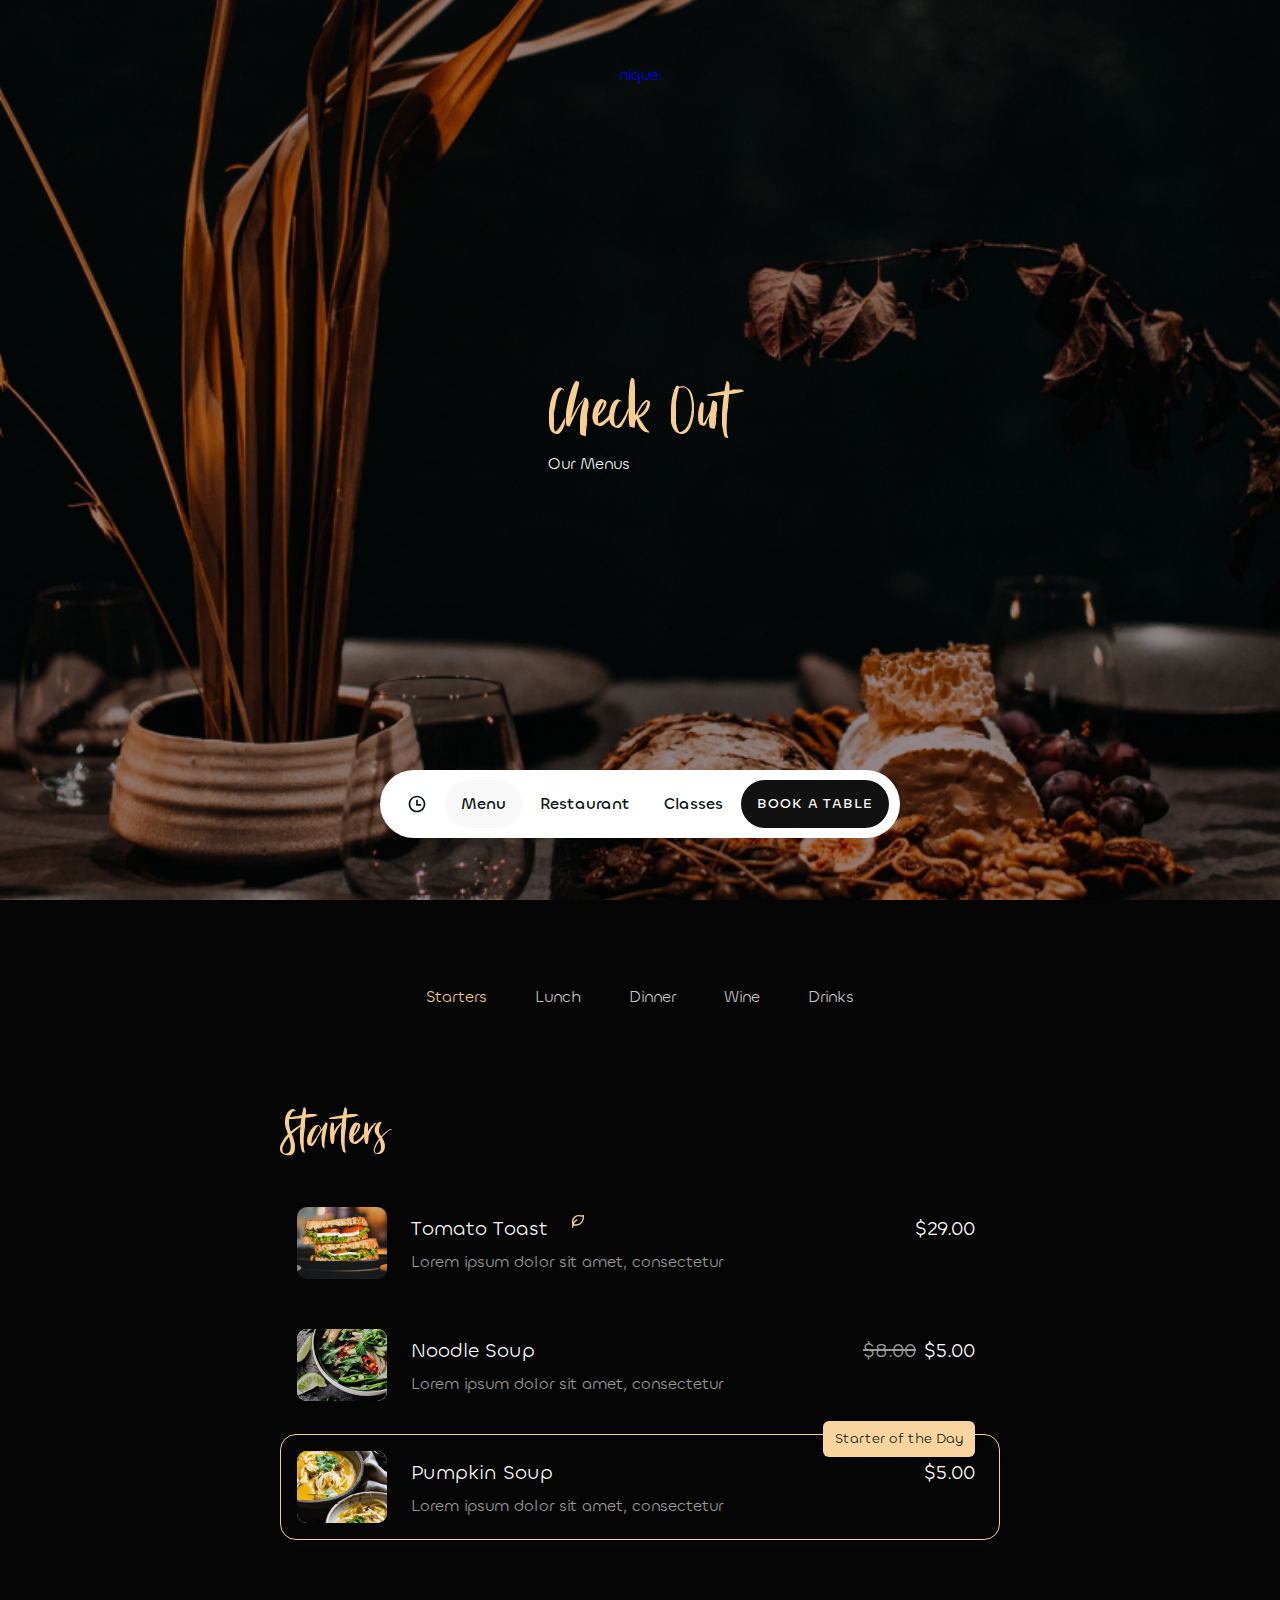
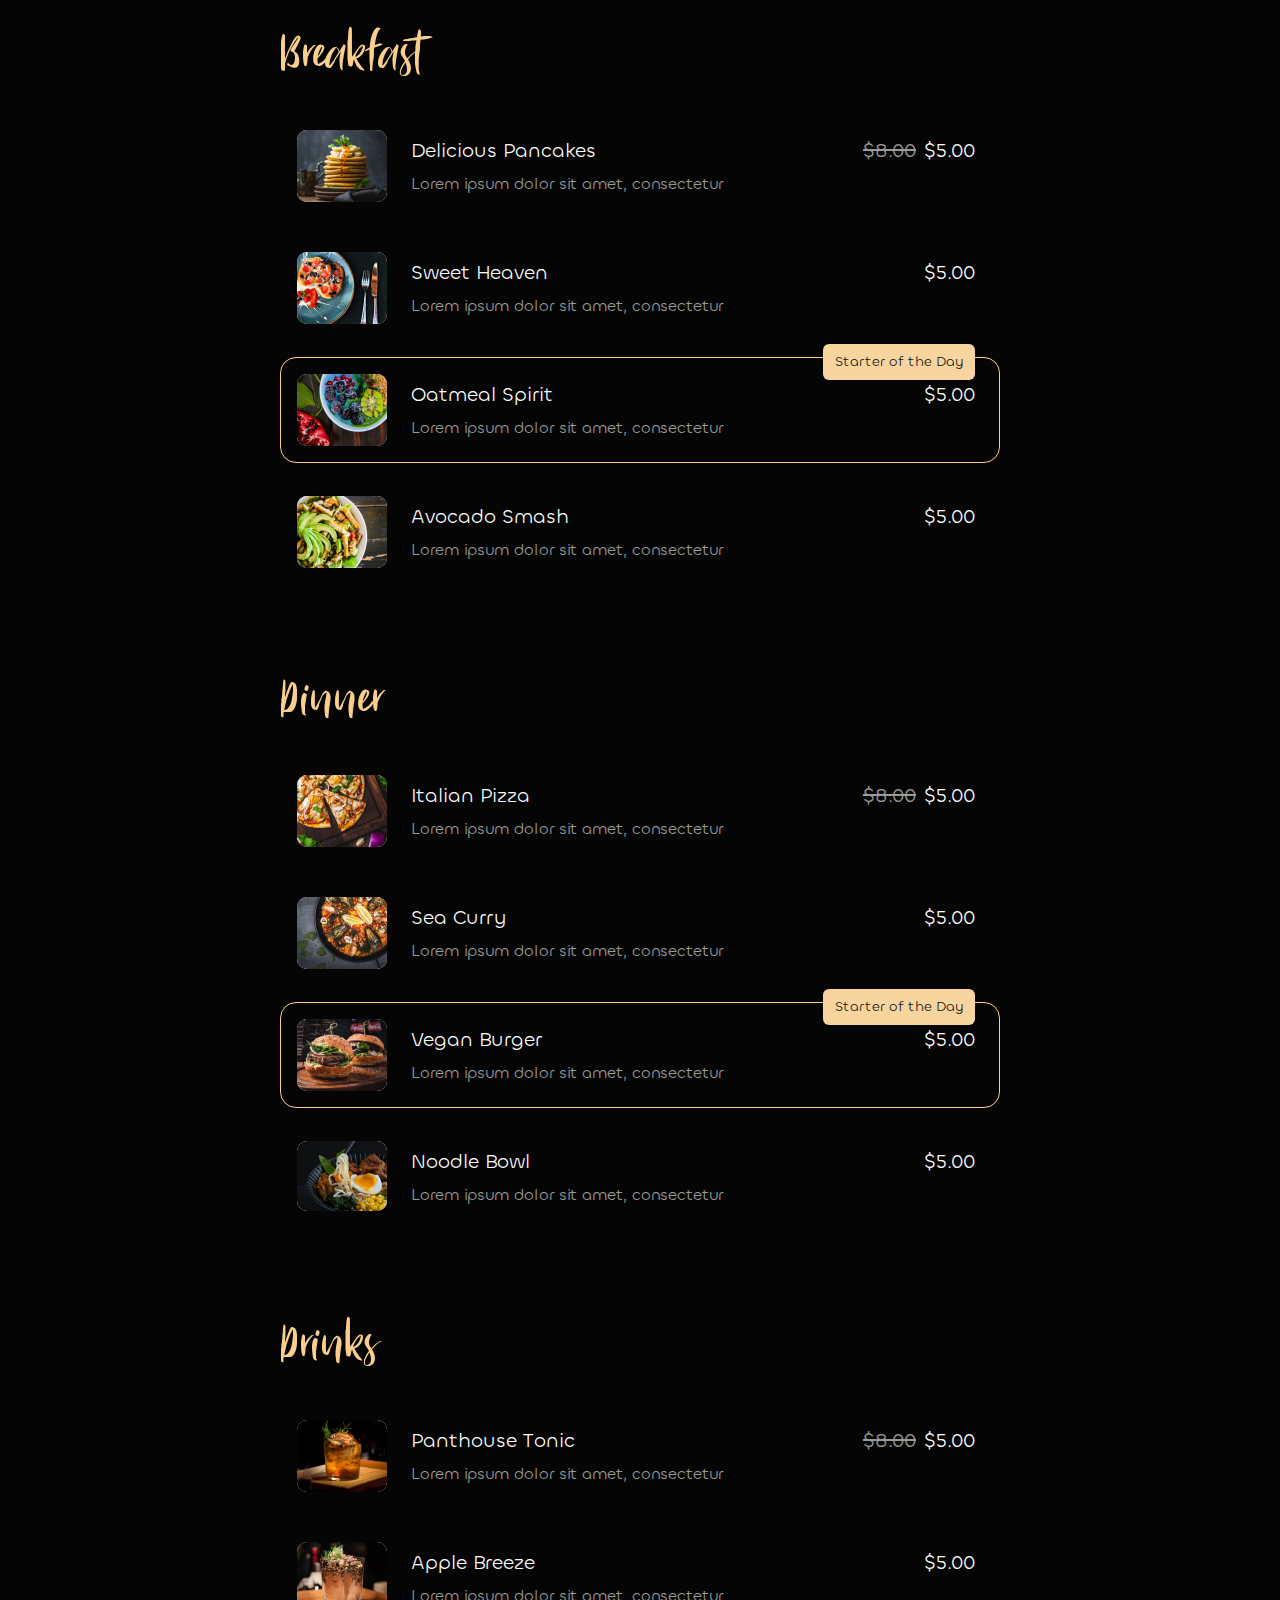
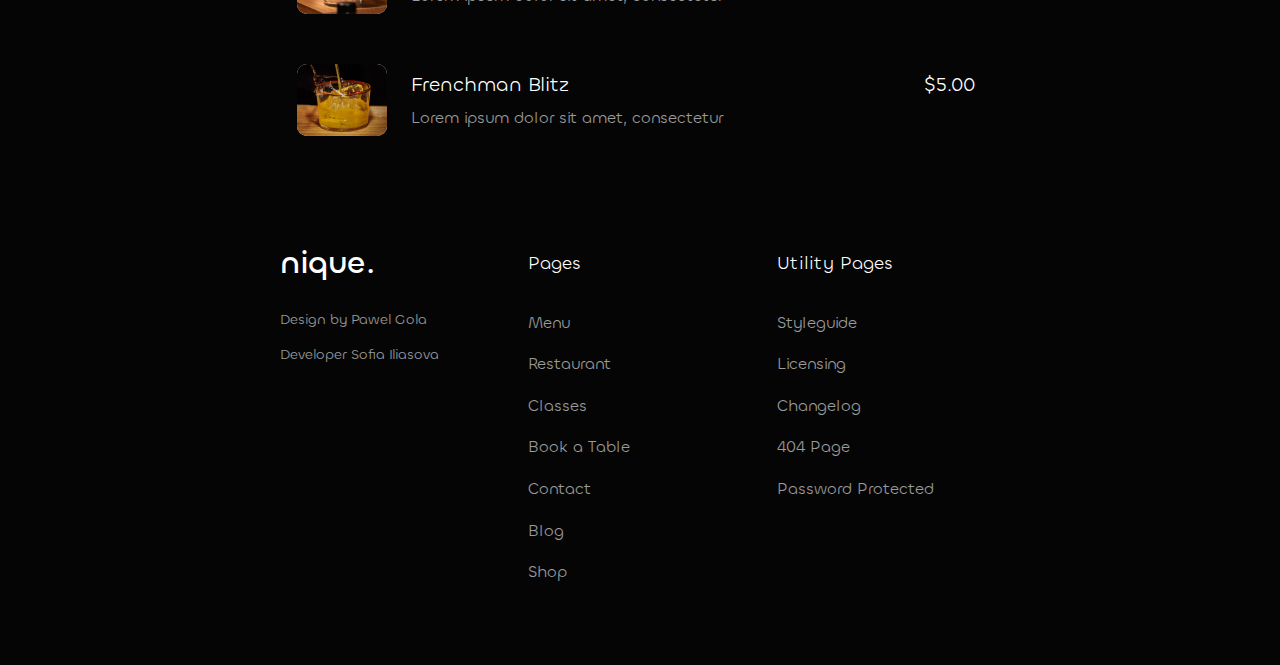
==== pages/menu.html @ 63c9edbe "add menu-page, adaptiv" ====
<!DOCTYPE html>
<html lang="en">
  <head>
    <meta charset="UTF-8" />
    <meta name="viewport" content="width=device-width, initial-scale=1.0" />
    <title>Nique restaurant</title>
    <link rel="stylesheet" href="../css/main.css" />
  </head>
  <body>
    <main class="menu">
      <header class="menu__header header">
        <a class="header__logo" href="../index.html"> nique. </a>
        <div class="header__content">
          <h1 class="header__title">
            <span class="home__title_small"> Check Out </span>
            Our Menus
          </h1>
        </div>
        <div class="header-nav nav">
          <button class="nav-link">
            <img src="./../img/icons/clock.svg" alt="Time table" />
          </button>
          <a class="nav-link active" href="./menu.html">Menu</a>
          <a class="nav-link" href="#">Restaurant</a>
          <a class="nav-link" href="#">Classes</a>
          <a class="nav-link primary" href="#">Book a Table</a>
        </div>
      </header>

      <div class="menu__content">
        <div class="container">
          <nav class="menu-nav">
            <a class="menu-nav__link active" href="#starters">Starters</a>
            <a class="menu-nav__link" href="#">Lunch</a>
            <a class="menu-nav__link" href="#dinner">Dinner</a>
            <a class="menu-nav__link" href="#">Wine</a>
            <a class="menu-nav__link" href="#drinks">Drinks</a>
          </nav>

          <div class="menu-categoryes">
            <!-- card -->
            <div class="category">
              <h2 class="category__title" id="starters">Starters</h2>

              <div class="category__product-list">
                <!-- card -->
                <article class="product">
                  <div class="product__img">
                    <img
                      src="../img/menu/image-01.jpg"
                      srcset="../img/menu/image-01@2x.jpg"
                      alt=""
                    />
                  </div>

                  <div class="product__info">
                    <div class="product__info-wrap">
                      <h3 class="product__title">
                        Tomato Toast
                        <img src="../img/icons/leaf.svg" alt="" />
                      </h3>
                      <div class="product__price">
                        <p class="product__price-old"></p>
                        <p class="product__price-new">$29.00</p>
                      </div>
                    </div>
                    <p class="product__text">
                      Lorem ipsum dolor sit amet, consectetur
                    </p>
                  </div>
                  <div class="product-marker hidden">Starter of the Day</div>
                </article>
                <!-- copy -->
                <article class="product">
                  <div class="product__img">
                    <img
                      src="../img/menu/image-02.jpg"
                      srcset="../img/menu/image-02@2x.jpg"
                      alt=""
                    />
                  </div>

                  <div class="product__info">
                    <div class="product__info-wrap">
                      <h3 class="product__title">Noodle Soup</h3>
                      <div class="product__price">
                        <p class="product__price-old">$8.00</p>
                        <p class="product__price-new">$5.00</p>
                      </div>
                    </div>
                    <p class="product__text">
                      Lorem ipsum dolor sit amet, consectetur
                    </p>
                  </div>
                  <div class="product-marker hidden">Starter of the Day</div>
                </article>

                <article class="product day">
                  <div class="product__img">
                    <img
                      src="../img/menu/image-03.jpg"
                      srcset="../img/menu/image-03@2x.jpg"
                      alt=""
                    />
                  </div>

                  <div class="product__info">
                    <div class="product__info-wrap">
                      <h3 class="product__title">Pumpkin Soup</h3>
                      <div class="product__price">
                        <p class="product__price-old"></p>
                        <p class="product__price-new">$5.00</p>
                      </div>
                    </div>
                    <p class="product__text">
                      Lorem ipsum dolor sit amet, consectetur
                    </p>
                  </div>
                  <div class="product-marker">Starter of the Day</div>
                </article>
              </div>
            </div>
            <!-- copy -->
            <div class="category">
              <h2 class="category__title">Breakfast</h2>

              <div class="category__product-list">
                <article class="product">
                  <div class="product__img">
                    <img
                      src="../img/menu/image-04.jpg"
                      srcset="../img/menu/image-04@2x.jpg"
                      alt=""
                    />
                  </div>

                  <div class="product__info">
                    <div class="product__info-wrap">
                      <h3 class="product__title">Delicious Pancakes</h3>
                      <div class="product__price">
                        <p class="product__price-old">$8.00</p>
                        <p class="product__price-new">$5.00</p>
                      </div>
                    </div>
                    <p class="product__text">
                      Lorem ipsum dolor sit amet, consectetur
                    </p>
                  </div>
                  <div class="product-marker hidden">Starter of the Day</div>
                </article>

                <article class="product">
                  <div class="product__img">
                    <img
                      src="../img/menu/image-05.jpg"
                      srcset="../img/menu/image-05@2x.jpg"
                      alt=""
                    />
                  </div>

                  <div class="product__info">
                    <div class="product__info-wrap">
                      <h3 class="product__title">Sweet Heaven</h3>
                      <div class="product__price">
                        <p class="product__price-old"></p>
                        <p class="product__price-new">$5.00</p>
                      </div>
                    </div>
                    <p class="product__text">
                      Lorem ipsum dolor sit amet, consectetur
                    </p>
                  </div>
                  <div class="product-marker hidden">Starter of the Day</div>
                </article>

                <article class="product day">
                  <div class="product__img">
                    <img
                      src="../img/menu/image-06.jpg"
                      srcset="../img/menu/image-06@2x.jpg"
                      alt=""
                    />
                  </div>

                  <div class="product__info">
                    <div class="product__info-wrap">
                      <h3 class="product__title">Oatmeal Spirit</h3>
                      <div class="product__price">
                        <p class="product__price-old"></p>
                        <p class="product__price-new">$5.00</p>
                      </div>
                    </div>
                    <p class="product__text">
                      Lorem ipsum dolor sit amet, consectetur
                    </p>
                  </div>
                  <div class="product-marker">Starter of the Day</div>
                </article>

                <article class="product">
                  <div class="product__img">
                    <img
                      src="../img/menu/image-07.jpg"
                      srcset="../img/menu/image-07@2x.jpg"
                      alt=""
                    />
                  </div>

                  <div class="product__info">
                    <div class="product__info-wrap">
                      <h3 class="product__title">Avocado Smash</h3>
                      <div class="product__price">
                        <p class="product__price-old"></p>
                        <p class="product__price-new">$5.00</p>
                      </div>
                    </div>
                    <p class="product__text">
                      Lorem ipsum dolor sit amet, consectetur
                    </p>
                  </div>
                  <div class="product-marker hidden">Starter of the Day</div>
                </article>
              </div>
            </div>

            <div class="category">
              <h2 class="category__title" id="dinner">Dinner</h2>

              <div class="category__product-list">
                <article class="product">
                  <div class="product__img">
                    <img
                      src="../img/menu/image-08.jpg"
                      srcset="../img/menu/image-08@2x.jpg"
                      alt=""
                    />
                  </div>

                  <div class="product__info">
                    <div class="product__info-wrap">
                      <h3 class="product__title">Italian Pizza</h3>
                      <div class="product__price">
                        <p class="product__price-old">$8.00</p>
                        <p class="product__price-new">$5.00</p>
                      </div>
                    </div>
                    <p class="product__text">
                      Lorem ipsum dolor sit amet, consectetur
                    </p>
                  </div>
                  <div class="product-marker hidden">Starter of the Day</div>
                </article>

                <article class="product">
                  <div class="product__img">
                    <img
                      src="../img/menu/image-09.jpg"
                      srcset="../img/menu/image-09@2x.jpg"
                      alt=""
                    />
                  </div>

                  <div class="product__info">
                    <div class="product__info-wrap">
                      <h3 class="product__title">Sea Curry</h3>
                      <div class="product__price">
                        <p class="product__price-old"></p>
                        <p class="product__price-new">$5.00</p>
                      </div>
                    </div>
                    <p class="product__text">
                      Lorem ipsum dolor sit amet, consectetur
                    </p>
                  </div>
                  <div class="product-marker hidden">Starter of the Day</div>
                </article>

                <article class="product day">
                  <div class="product__img">
                    <img
                      src="../img/menu/image-10.jpg"
                      srcset="../img/menu/image-10@2x.jpg"
                      alt=""
                    />
                  </div>

                  <div class="product__info">
                    <div class="product__info-wrap">
                      <h3 class="product__title">Vegan Burger</h3>
                      <div class="product__price">
                        <p class="product__price-old"></p>
                        <p class="product__price-new">$5.00</p>
                      </div>
                    </div>
                    <p class="product__text">
                      Lorem ipsum dolor sit amet, consectetur
                    </p>
                  </div>
                  <div class="product-marker">Starter of the Day</div>
                </article>

                <article class="product">
                  <div class="product__img">
                    <img
                      src="../img/menu/image-11.jpg"
                      srcset="../img/menu/image-11@2x.jpg"
                      alt=""
                    />
                  </div>

                  <div class="product__info">
                    <div class="product__info-wrap">
                      <h3 class="product__title">Noodle Bowl</h3>
                      <div class="product__price">
                        <p class="product__price-old"></p>
                        <p class="product__price-new">$5.00</p>
                      </div>
                    </div>
                    <p class="product__text">
                      Lorem ipsum dolor sit amet, consectetur
                    </p>
                  </div>
                  <div class="product-marker hidden">Starter of the Day</div>
                </article>
              </div>
            </div>

            <div class="category">
              <h2 class="category__title" id="drinks">Drinks</h2>
              <div class="category__product-list">
                <article class="product">
                  <div class="product__img">
                    <img
                      src="../img/menu/image-12.jpg"
                      srcset="../img/menu/image-12@2x.jpg"
                      alt=""
                    />
                  </div>

                  <div class="product__info">
                    <div class="product__info-wrap">
                      <h3 class="product__title">Panthouse Tonic</h3>
                      <div class="product__price">
                        <p class="product__price-old">$8.00</p>
                        <p class="product__price-new">$5.00</p>
                      </div>
                    </div>
                    <p class="product__text">
                      Lorem ipsum dolor sit amet, consectetur
                    </p>
                  </div>
                  <div class="product-marker hidden">Starter of the Day</div>
                </article>

                <article class="product">
                  <div class="product__img">
                    <img
                      src="../img/menu/image-13.jpg"
                      srcset="../img/menu/image-13@2x.jpg"
                      alt=""
                    />
                  </div>

                  <div class="product__info">
                    <div class="product__info-wrap">
                      <h3 class="product__title">Apple Breeze</h3>
                      <div class="product__price">
                        <p class="product__price-old"></p>
                        <p class="product__price-new">$5.00</p>
                      </div>
                    </div>
                    <p class="product__text">
                      Lorem ipsum dolor sit amet, consectetur
                    </p>
                  </div>
                  <div class="product-marker hidden">Starter of the Day</div>
                </article>

                <article class="product">
                  <div class="product__img">
                    <img
                      src="../img/menu/image-14.jpg"
                      srcset="../img/menu/image-14@2x.jpg"
                      alt=""
                    />
                  </div>

                  <div class="product__info">
                    <div class="product__info-wrap">
                      <h3 class="product__title">Frenchman Blitz</h3>
                      <div class="product__price">
                        <p class="product__price-old"></p>
                        <p class="product__price-new">$5.00</p>
                      </div>
                    </div>
                    <p class="product__text">
                      Lorem ipsum dolor sit amet, consectetur
                    </p>
                  </div>
                  <div class="product-marker hidden">Starter of the Day</div>
                </article>
              </div>
            </div>
          </div>
        </div>

        <footer class="footer">
          <div class="container footer__container">
            <div class="footer__desc">
              <a class="footer__logo" href="../index.html"> nique. </a>
              <ul class="footer__dev">
                <li>
                  Design by
                  <a
                    class="footer__dev-link"
                    href="https://ru.pinterest.com/gola_design/restaurant-website-design-inspiration/"
                    target="_blank"
                    rel="noopener noreferrer"
                  >
                    Pawel Gola
                  </a>
                </li>
                <li>
                  Developer
                  <a
                    class="footer__dev-link"
                    href="https://t.me/kuzpugonka"
                    target="_blank"
                    rel="noopener noreferrer"
                  >
                    Sofia Iliasova
                  </a>
                </li>
              </ul>
            </div>

            <div class="footer__pages">
              <h2 class="footer__pages-title">Pages</h2>
              <nav class="footer__pages-nav">
                <a class="footer__pages-nav-link" href="./menu.html">Menu</a>
                <a class="footer__pages-nav-link" href="#">Restaurant</a>
                <a class="footer__pages-nav-link" href="#">Classes</a>
                <a class="footer__pages-nav-link" href="#">Book a Table</a>
                <a class="footer__pages-nav-link" href="#">Contact</a>
                <a class="footer__pages-nav-link" href="#">Blog</a>
                <a class="footer__pages-nav-link" href="#">Shop</a>
              </nav>
            </div>

            <div class="footer__utility">
              <h2 class="footer__utility-title">Utility Pages</h2>
              <nav class="footer__utility-nav">
                <a class="footer__utility-nav-link" href="#">Styleguide</a>
                <a class="footer__utility-nav-link" href="#">Licensing</a>
                <a class="footer__utility-nav-link" href="#">Changelog</a>
                <a class="footer__utility-nav-link" href="#">404 Page</a>
                <a class="footer__utility-nav-link" href="#"
                  >Password Protected</a
                >
              </nav>
            </div>
          </div>
        </footer>
      </div>
    </main>
  </body>
</html>
---- css/main.css ----
/* Шрифты */
@import './../fonts/bitter-rose/stylesheet.css';
@import './../fonts/cabinet-grotesk/stylesheet.css';
@import './../fonts/chillax/css/chillax.css';

/* Основные стили */
@import './base/reset.css';
@import './base/base.css';

/* Блоки  */
@import './blocks/home.css';
@import './blocks/header.css';
@import './blocks/nav.css';
@import './blocks/category.css';
@import './blocks/product.css';
@import './blocks/footer.css';
@import './blocks/menu.css';
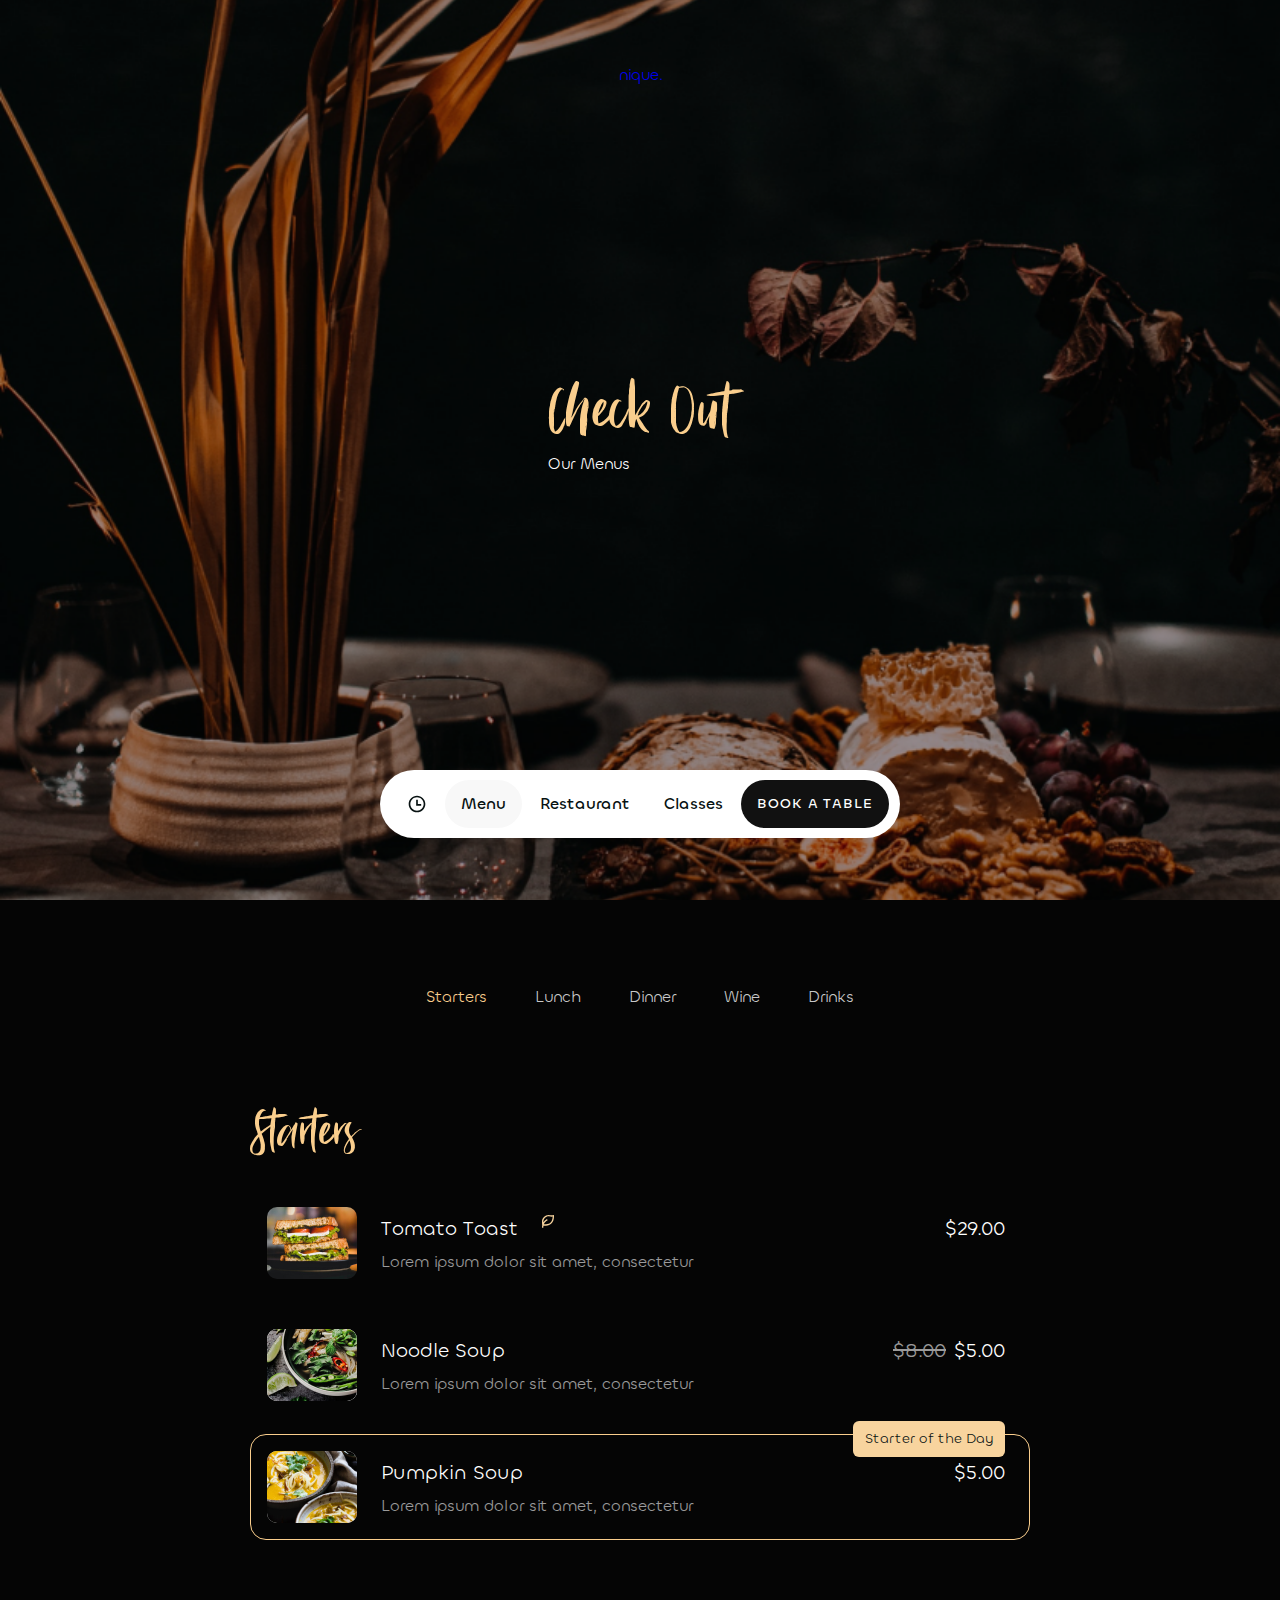
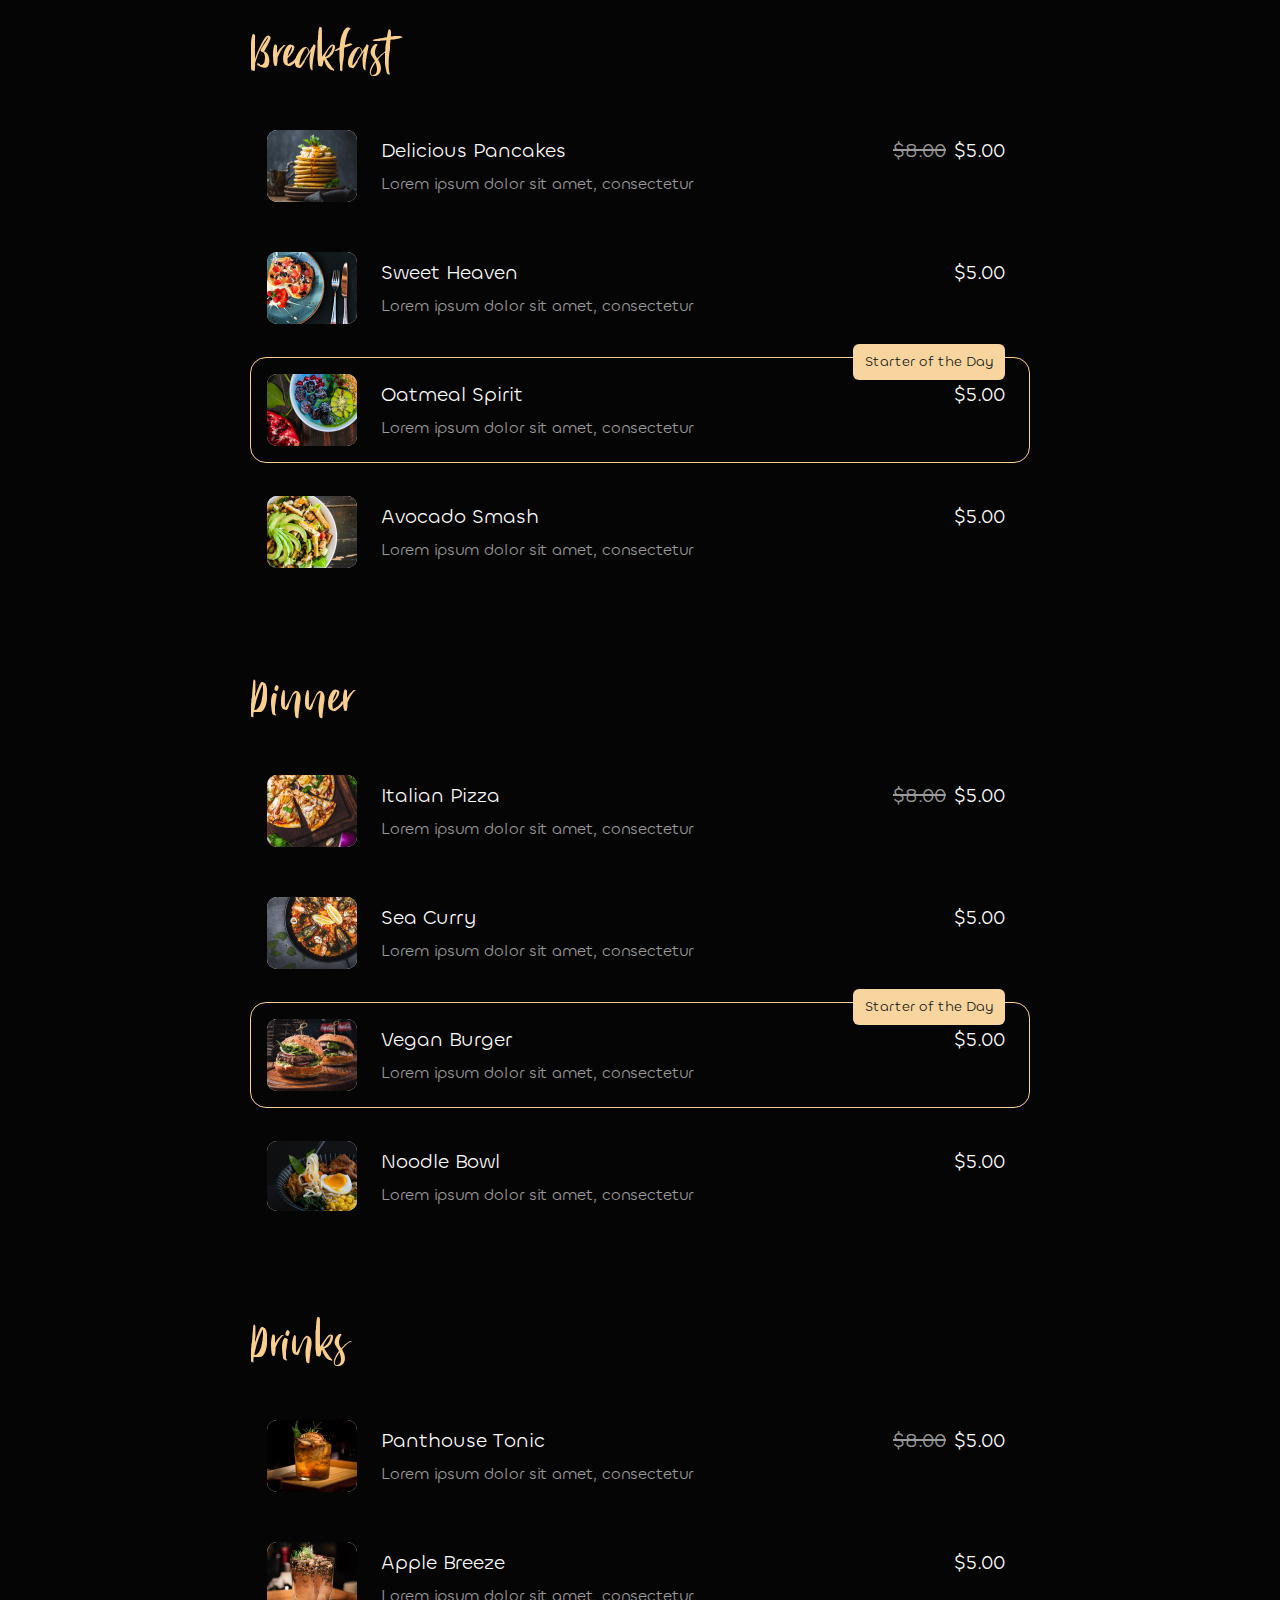
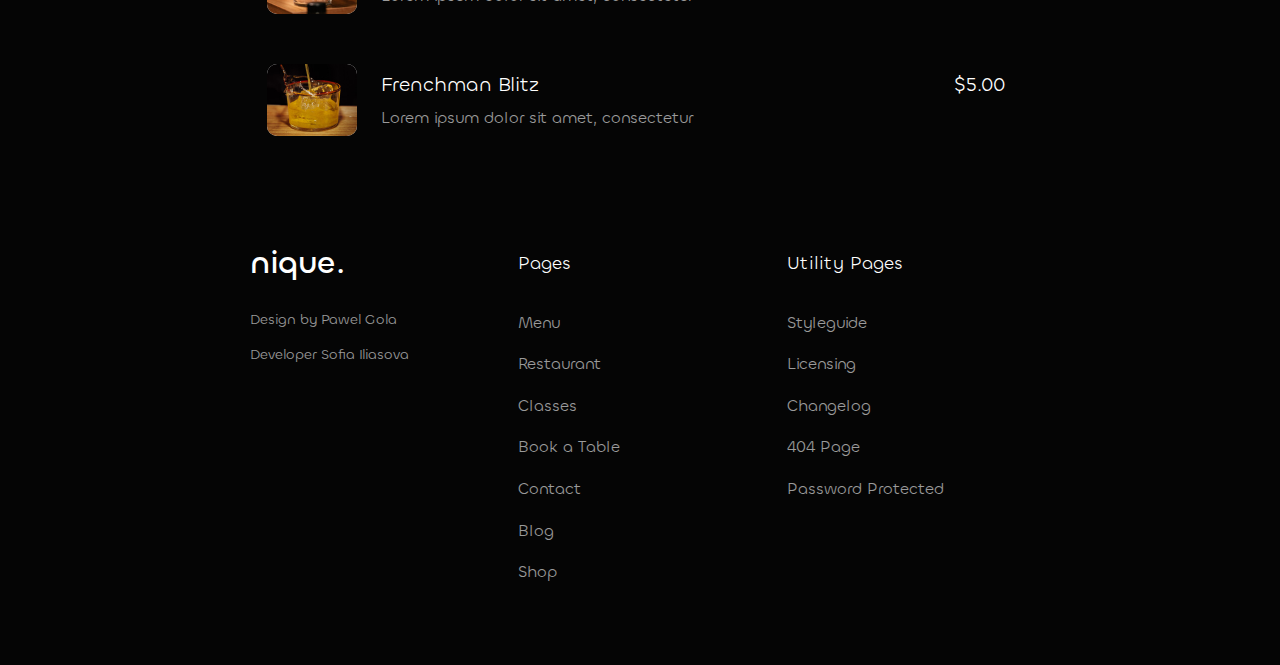
==== commit 548c3d0b: "add reservation-page, adaptiv" ====
--- a/pages/menu.html
+++ b/pages/menu.html
@@ -3,7 +3,7 @@
   <head>
     <meta charset="UTF-8" />
     <meta name="viewport" content="width=device-width, initial-scale=1.0" />
-    <title>Nique restaurant</title>
+    <title>Nique restaurant. Menu</title>
     <link rel="stylesheet" href="../css/main.css" />
   </head>
   <body>
@@ -23,7 +23,7 @@
           <a class="nav-link active" href="./menu.html">Menu</a>
           <a class="nav-link" href="#">Restaurant</a>
           <a class="nav-link" href="#">Classes</a>
-          <a class="nav-link primary" href="#">Book a Table</a>
+          <a class="nav-link primary" href="./reservation.html">Book a Table</a>
         </div>
       </header>
 
--- a/css/main.css
+++ b/css/main.css
@@ -15,4 +15,5 @@
 @import './blocks/product.css';
 @import './blocks/footer.css';
 @import './blocks/menu.css';
+@import './blocks/reservation.css';
 
